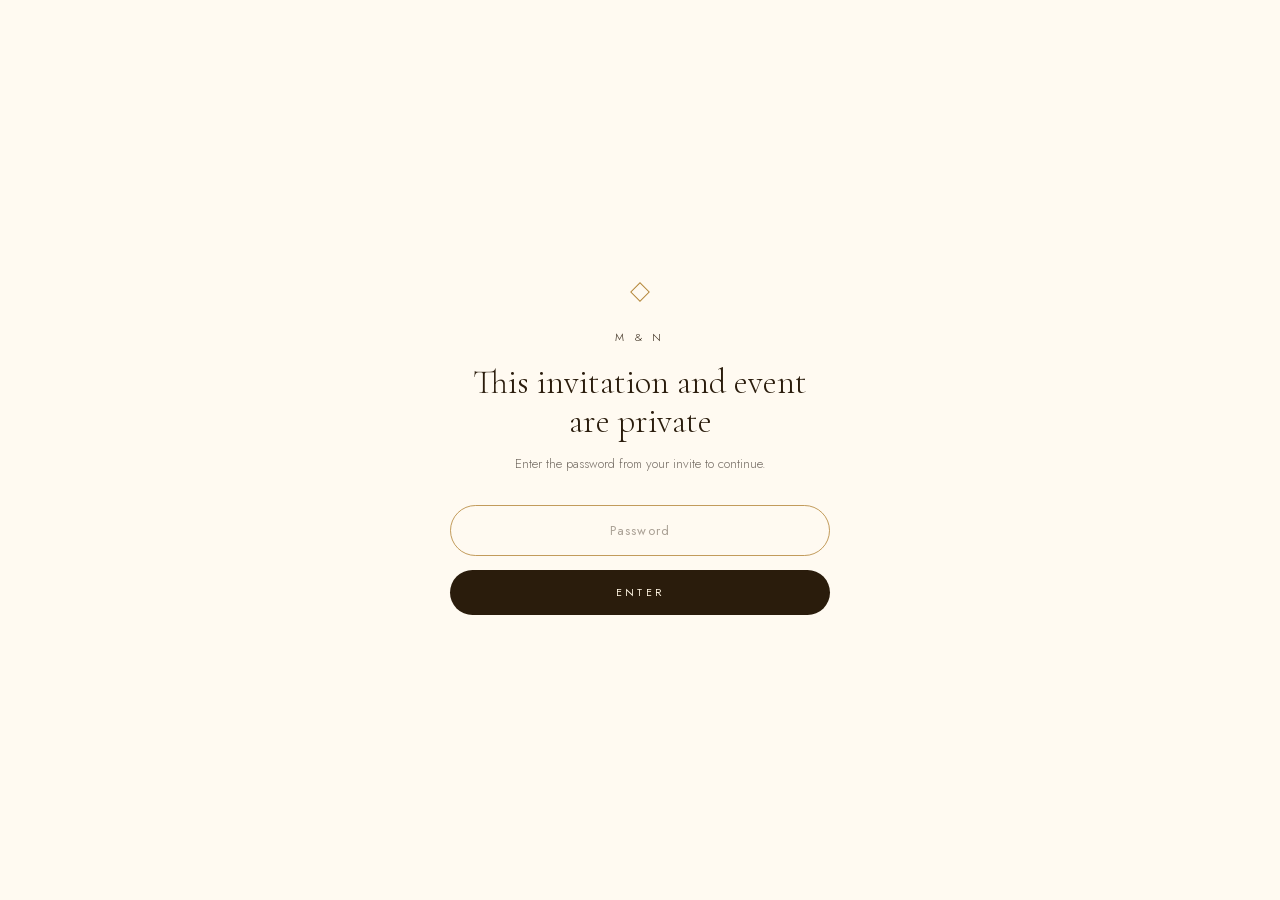
==== index.html @ 5235d7a5 "try to fix maps" ====
<!doctype html>
<html lang="en">
<head>
  <meta charset="utf-8">
  <meta name="viewport" content="width=device-width, initial-scale=1">
  <title>Morgan &amp; Navid — May 14th-15th, 2027</title>
  <meta name="description" content="Private invitation. Access is restricted to invited guests.">
  <meta name="robots" content="noindex, nofollow, noarchive, nosnippet, noimageindex">
  <meta name="googlebot" content="noindex, nofollow, noarchive, nosnippet, noimageindex">
  <link rel="stylesheet" href="css/fonts.css">
  <link rel="stylesheet" href="css/styles.css">
</head>
<body>
  <div id="gate" class="gate">
    <div class="gate__card">
      <span class="gate__mark" aria-hidden="true"></span>
      <p class="gate__eyebrow">M &amp; N</p>
      <h1 class="gate__heading">This invitation and event are private</h1>
      <p class="gate__copy">Enter the password from your invite to continue.</p>
      <form id="gate-form" class="gate__form" autocomplete="off">
        <label class="sr-only" for="gate-input">Password</label>
        <input
          type="password"
          id="gate-input"
          class="gate__input"
          placeholder="Password"
          autocomplete="off"
          autocapitalize="off"
          autocorrect="off"
          spellcheck="false"
          required
        >
        <button type="submit" class="gate__submit">Enter</button>
      </form>
      <p id="gate-error" class="gate__error" hidden>That's not quite right — try again.</p>
    </div>
  </div>

  <a class="skip-link" href="#main">Skip to content</a>

  <header class="nav" hidden>
    <div class="nav__brand">
      <span class="nav__mark" aria-hidden="true"></span>
      <span class="nav__name">Morgan &amp; Navid</span>
    </div>
    <nav class="nav__links" aria-label="Primary">
      <a href="#schedule">Schedule</a>
      <a href="#venue">Venue</a>
      <a href="#stay">Stay</a>
      <a href="#attire">Attire</a>
      <a href="rsvp.html" class="nav__rsvp">RSVP</a>
    </nav>
  </header>

  <main id="main" hidden>
    <section class="hero" aria-label="Welcome">
      <div class="hero__photo" role="img" aria-label="Golden hour on the bluff at The Lodge at Torrey Pines">
        <div class="hero__scrim" aria-hidden="true"></div>
        <div class="hero__glow" aria-hidden="true"></div>
        <div class="hero__border hero__border--outer" aria-hidden="true"></div>
        <div class="hero__border hero__border--inner" aria-hidden="true"></div>
        <div class="hero__content">
          <div class="hero__monogram" aria-hidden="true">C<span class="amp">&amp;</span>J</div>
          <p class="hero__eyebrow">Together with our families</p>
          <h1 class="hero__names">Morgan <span class="amp">&amp;</span> Navid</h1>
          <div class="hero__rule-row">
            <span class="hero__rule" aria-hidden="true"></span>
            <span class="hero__date">Fourteenth of May 2027</span>
            <span class="hero__rule" aria-hidden="true"></span>
          </div>
          <p class="hero__venue">The Lodge at Torrey Pines · La Jolla, California</p>
          <div class="hero__actions">
            <a class="btn btn--solid" href="rsvp.html">RSVP</a>
            <a class="btn btn--outline" href="#schedule">The weekend</a>
          </div>
        </div>
      </div>
    </section>

    <section class="invitation">
      <p class="invitation__line">Join us for a weekend of memories old and new.</p>
      <p class="invitation__replies">Replies by the tenth of January</p>
    </section>

    <div class="day-ribbon">
      <span class="day-ribbon__item">Friday — Ceremony</span>
      <span class="day-ribbon__dot day-ribbon__dot--gold" aria-hidden="true"></span>
      <span class="day-ribbon__item">Saturday — Beach Celebration </span>
      <!-- <span class="day-ribbon__dot day-ribbon__dot--sky" aria-hidden="true"></span>
      <span class="day-ribbon__item">Sunday — farewell</span> -->
    </div>

    <section class="schedule" id="schedule">
      <div class="schedule__grid">
        <ol class="schedule__list" id="schedule-list" aria-label="Weekend schedule"></ol>
        <div class="schedule__aside">
          <p class="eyebrow eyebrow--gold">Chapter one</p>
          <h2 class="schedule__heading">The <em>weekend</em></h2>
          <p class="schedule__copy">We would love to spend the weekend with our favorite people. Friday is the core ceremony with brunch and celebrations to follow on Saturday.</p>
          <div class="schedule__diamonds" aria-hidden="true">
            
            <span></span><span></span><span></span>
          </div>
        </div>
      </div>
    </section>

    <section class="venue" id="venue">
      <div class="venue__info">
        <p class="eyebrow eyebrow--sky">The place</p>
        <h2 class="venue__heading">The Lodge at<br><em>Torrey Pines</em></h2>
        <p class="venue__address">11480 North Torrey Pines Road, La Jolla<br>Twenty minutes from SAN. The Hilton is a 5 minute walk; attached at the parking.</p>
        <div class="venue__actions">
          <a class="pill pill--solid" href="https://www.google.com/maps/dir/?api=1&destination=11480+North+Torrey+Pines+Road%2C+La+Jolla%2C+CA+92037" target="_blank" rel="noopener">Directions</a>
          <a class="pill pill--outline" href="https://www.lodgetorreypines.com" target="_blank" rel="noopener">Website</a>
        </div>
      </div>
      <div class="venue__map">
        <div class="venue__map-frame">
          <div class="venue__map-inner">
            <iframe
              title="Map of The Lodge at Torrey Pines"
              src="https://maps.google.com/maps?q=The%20Lodge%20at%20Torrey%20Pines%20California&t=&z=14&ie=UTF8&iwloc=&output=embed"
              loading="lazy"
              referrerpolicy="no-referrer-when-downgrade"
              width="100%"
              height="100%"
              frameborder="0"
              scrolling="no"
              marginheight="0"
              marginwidth="0"
              style="border:0"
              allowfullscreen
            ></iframe>
          </div>
        </div>
      </div>
    </section>

    <section class="stay" id="stay">
      <div class="stay__header">
        <div>
          <p class="eyebrow eyebrow--sky">Where to stay</p>
          <!-- <h2 class="stay__heading">Hotel <em>blocks</em></h2> -->
          <h2 class="stay__heading">Hotels</h2>
        </div>
        <p class="stay__meta">We request you stay at one of these neighboring properties for a community feel</p>
      </div>
      <div class="stay__grid" id="hotel-list"></div>
    </section>

    <section class="attire" id="attire">
      <div class="attire__inner">
        <p class="eyebrow eyebrow--gold">What to wear</p>
        <h2 class="attire__heading">Black Tie <em>Optional</em></h2>
        <p class="attire__copy">Gradient, not matchy-matchy. Fluid, light-catching fabrics — satin and silk that pick up the evening rather than absorb it — and something structural that feels like you. Floor-length gowns or an elegant cocktail dress in any palette colour; tuxedos or dark formal suits with a tie or pocket square in sky blue or gold. The ceremony is on grass, so a block heel will serve you well.</p>
        <div class="attire__swatches" id="attire-swatches">
          <div class="attire__swatch-row" aria-hidden="true">
            <span style="background:#f5d9a0"></span>
            <span style="background:#e2a83f"></span>
            <span style="background:#c07a1d"></span>
            <span style="background:#7fb9e8"></span>
            <span style="background:#3d8ecb"></span>
          </div>
          <p class="attire__caption">Amber · Gold · Ember · Sky · Cobalt</p>
          <a class="attire__pinterest" href="https://pin.it/7wFypWbQv" target="_blank" rel="noopener">See our Pinterest board for inspiration →</a>
        </div>
      </div>
    </section>

    <section class="rsvp" id="rsvp">
      <p class="rsvp__line">We would be glad of your company.</p>
      <p class="rsvp__replies">Replies by the tenth of January</p>
      <a class="pill pill--solid pill--lg rsvp__cta" href="rsvp.html">RSVP</a>
      <div class="rsvp__flourish" aria-hidden="true">
        <span class="rsvp__flourish-rule"></span>
        <span class="rsvp__flourish-diamond"></span>
        <span class="rsvp__flourish-rule"></span>
      </div>
    </section>
  </main>

  <script src="js/gate.js"></script>
  <script type="module" src="js/main.js"></script>
</body>
</html>
---- css/fonts.css ----
@font-face {
  font-family: 'Cormorant Garamond';
  font-style: normal;
  font-weight: 300;
  font-display: swap;
  src: url('../fonts/cg-300.woff2') format('woff2');
}
@font-face {
  font-family: 'Cormorant Garamond';
  font-style: normal;
  font-weight: 400;
  font-display: swap;
  src: url('../fonts/cg-400.woff2') format('woff2');
}
@font-face {
  font-family: 'Cormorant Garamond';
  font-style: normal;
  font-weight: 500;
  font-display: swap;
  src: url('../fonts/cg-500.woff2') format('woff2');
}
@font-face {
  font-family: 'Cormorant Garamond';
  font-style: normal;
  font-weight: 600;
  font-display: swap;
  src: url('../fonts/cg-600.woff2') format('woff2');
}
@font-face {
  font-family: 'Cormorant Garamond';
  font-style: italic;
  font-weight: 300;
  font-display: swap;
  src: url('../fonts/cg-300i.woff2') format('woff2');
}
@font-face {
  font-family: 'Cormorant Garamond';
  font-style: italic;
  font-weight: 400;
  font-display: swap;
  src: url('../fonts/cg-400i.woff2') format('woff2');
}
@font-face {
  font-family: 'Jost';
  font-style: normal;
  font-weight: 300;
  font-display: swap;
  src: url('../fonts/jost-300.woff2') format('woff2');
}
@font-face {
  font-family: 'Jost';
  font-style: normal;
  font-weight: 400;
  font-display: swap;
  src: url('../fonts/jost-400.woff2') format('woff2');
}
@font-face {
  font-family: 'Jost';
  font-style: normal;
  font-weight: 500;
  font-display: swap;
  src: url('../fonts/jost-500.woff2') format('woff2');
}
---- css/styles.css ----
/* ---------------------------------------------------------------------
   Design tokens
--------------------------------------------------------------------- */
:root {
  /* ink / text */
  --ink: #2a1c0c;
  --ink-deep: #1c2733;

  /* paper / surfaces */
  --paper: #fffaf1;
  /* --paper: #fef4e2; */
  --paper-warm: #f4efe4;
  --hero-fg: #fff8ec;
  --hero-fg-2: #fef4e2;
  --hero-fg-3: #fff7e8;

  /* gold accents */
  --gold-100: #f5d9a0;
  --gold-200: #f0c987;
  --gold-300: #e2a83f;
  --gold-400: #c07a1d;
  --gold-500: #b8801d;
  --gold-600: #a8741c;
  --gold-700: #8f6115;

  /* sky accents */
  --sky-100: #9ecbee;
  --sky-200: #7fb9e8;
  --sky-300: #3d8ecb;
  --sky-400: #3d6f9c;

  /* hairlines */
  --hairline: rgba(42, 28, 12, 0.12);
  --hairline-gold: rgba(168, 116, 28, 0.4);
  --hairline-gold-strong: rgba(168, 116, 28, 0.7);
  --hairline-cream: rgba(255, 236, 200, 0.5);
  --hairline-cream-soft: rgba(255, 236, 200, 0.22);

  /* type */
  --font-serif: 'Cormorant Garamond', serif;
  --font-sans: 'Jost', sans-serif;
  --font-mono: ui-monospace, Menlo, monospace;

  /* motion */
  --ease-out: cubic-bezier(0.16, 1, 0.3, 1);
}

/* ---------------------------------------------------------------------
   Reset & base
--------------------------------------------------------------------- */
*,
*::before,
*::after {
  box-sizing: border-box;
  -webkit-user-select: none;
  user-select: none;
}

html {
  scroll-behavior: smooth;
}

body {
  margin: 0;
  background: var(--paper);
  color: var(--ink);
  font-family: var(--font-sans);
  -webkit-font-smoothing: antialiased;
}

h1,
h2,
p,
ul,
ol {
  margin: 0;
  padding: 0;
}

ul,
ol {
  list-style: none;
}

a {
  text-decoration: none;
  color: inherit;
}

img {
  max-width: 100%;
  display: block;
}

.amp {
  font-style: italic;
}

.skip-link {
  position: absolute;
  left: -9999px;
  top: 0;
  background: var(--ink);
  color: var(--hero-fg-2);
  padding: 12px 20px;
  z-index: 100;
  font: 400 12px var(--font-sans);
  letter-spacing: 0.1em;
  text-transform: uppercase;
}

.skip-link:focus {
  left: 12px;
  top: 12px;
}

.sr-only {
  position: absolute;
  width: 1px;
  height: 1px;
  padding: 0;
  margin: -1px;
  overflow: hidden;
  clip: rect(0, 0, 0, 0);
  white-space: nowrap;
  border: 0;
}

.eyebrow {
  font: 300 10.5px var(--font-sans);
  letter-spacing: 0.34em;
  text-transform: uppercase;
}

.eyebrow--gold {
  color: var(--gold-600);
}

.eyebrow--sky {
  color: var(--sky-300);
}

/* ---------------------------------------------------------------------
   Buttons & pills
--------------------------------------------------------------------- */
.btn {
  display: inline-block;
  padding: 15px 40px;
  font: 400 10.5px var(--font-sans);
  letter-spacing: 0.3em;
  text-transform: uppercase;
  transition: filter 160ms var(--ease-out), background-color 160ms var(--ease-out);
}

.btn--solid {
  background: var(--hero-fg);
  color: var(--ink);
}

.btn--solid:hover,
.btn--solid:focus-visible {
  filter: brightness(1.06);
}

.btn--outline {
  padding: 15px 34px;
  border: 1px solid var(--hairline-cream);
  color: var(--hero-fg);
  background: transparent;
}

.btn--outline:hover,
.btn--outline:focus-visible {
  background: rgba(168, 116, 28, 0.12);
}

.pill {
  display: inline-block;
  padding: 13px 28px;
  border-radius: 999px;
  font: 400 10.5px var(--font-sans);
  letter-spacing: 0.24em;
  text-transform: uppercase;
  transition: filter 160ms var(--ease-out), background-color 160ms var(--ease-out);
}

.pill--solid {
  background: var(--ink);
  color: var(--hero-fg-2);
}

.pill--solid:hover,
.pill--solid:focus-visible {
  filter: brightness(1.06);
}

.pill--outline {
  border: 1px solid rgba(42, 28, 12, 0.3);
  color: var(--ink);
}

.pill--outline:hover,
.pill--outline:focus-visible {
  background: rgba(168, 116, 28, 0.12);
}

.pill--lg {
  padding: 15px 46px;
  font-size: 11px;
  letter-spacing: 0.28em;
}

/* ---------------------------------------------------------------------
   Nav
--------------------------------------------------------------------- */
.nav {
  position: sticky;
  top: 0;
  z-index: 50;
  display: flex;
  align-items: center;
  justify-content: space-between;
  gap: 16px;
  flex-wrap: wrap;
  min-height: 50px;
  padding: 18px 38px;
  background: var(--paper);
  border-bottom: 1px solid var(--hairline);
}

.nav[hidden] {
  display: none;
}

#schedule,
#venue,
#stay,
#attire,
#rsvp {
  scroll-margin-top: 50px;
}

.nav__brand {
  display: flex;
  align-items: center;
  gap: 11px;
}

.nav__mark {
  width: 11px;
  height: 11px;
  transform: rotate(45deg);
  border: 1px solid rgba(168, 116, 28, 0.85);
  flex: none;
}

.nav__name {
  font: 300 11px var(--font-sans);
  letter-spacing: 0.36em;
  text-transform: uppercase;
  color: var(--ink);
  white-space: nowrap;
}

.nav__links {
  display: flex;
  align-items: center;
  gap: 26px;
  flex-wrap: wrap;
  font: 300 10.5px var(--font-sans);
  letter-spacing: 0.22em;
  text-transform: uppercase;
  color: rgba(42, 33, 24, 0.68);
}

.nav__links a {
  padding: 4px 0;
  transition: color 160ms var(--ease-out);
}

.nav__links a:hover,
.nav__links a:focus-visible {
  color: var(--ink);
}

.nav__rsvp {
  padding: 8px 18px !important;
  border-radius: 999px;
  border: 1px solid var(--hairline-gold-strong);
  color: var(--gold-600) !important;
}

.nav__rsvp:hover,
.nav__rsvp:focus-visible {
  background: rgba(168, 116, 28, 0.12);
  color: var(--gold-600) !important;
}

/* ---------------------------------------------------------------------
   Hero
--------------------------------------------------------------------- */
.hero {
  background: var(--ink);
  padding: 14px;
}

.hero__photo {
  position: relative;
  height: 660px;
  overflow: hidden;
  background: url('../assets/hero.jpg') center / cover no-repeat;
  box-shadow: 0 26px 60px rgba(110, 70, 16, 0.25);
}

.hero__scrim {
  position: absolute;
  inset: 0;
  background: linear-gradient(
    180deg,
    rgba(26, 16, 4, 0.5) 0%,
    rgba(120, 74, 18, 0.28) 42%,
    rgba(255, 196, 110, 0.34) 78%,
    rgba(255, 214, 145, 0.5) 100%
  );
}

.hero__glow {
  position: absolute;
  bottom: -260px;
  left: 50%;
  transform: translateX(-50%);
  width: 900px;
  height: 460px;
  max-width: none;
  border-radius: 50%;
  background: radial-gradient(closest-side, rgba(255, 214, 150, 0.6), rgba(255, 214, 150, 0));
}

.hero__border {
  position: absolute;
  pointer-events: none;
}

.hero__border--outer {
  inset: 22px;
  border: 1px solid var(--hairline-cream);
}

.hero__border--inner {
  inset: 29px;
  border: 1px solid var(--hairline-cream-soft);
}

.hero__content {
  position: relative;
  height: 100%;
  display: flex;
  flex-direction: column;
  align-items: center;
  justify-content: center;
  padding: 0 90px;
  text-align: center;
}

.hero__monogram {
  width: 76px;
  height: 76px;
  border-radius: 50%;
  border: 1px solid rgba(255, 236, 200, 0.65);
  display: flex;
  align-items: center;
  justify-content: center;
  font: 300 26px var(--font-serif);
  color: #fff5e4;
  letter-spacing: 0.02em;
  flex: none;
}

.hero__monogram .amp {
  font-size: 19px;
  color: var(--gold-200);
}

.hero__eyebrow {
  margin-top: 30px;
  font: 500 10.5px var(--font-sans);
  letter-spacing: 0.5em;
  text-transform: uppercase;
  color: rgba(255, 244, 226, 0.85);
}

.hero__names {
  margin-top: 26px;
  font: 500 96px/0.94 var(--font-serif);
  color: var(--hero-fg);
  letter-spacing: -0.01em;
  font-weight: 500;
}

.hero__names .amp {
  color: var(--gold-100);
}

.hero__rule-row {
  margin: 30px auto 0;
  display: flex;
  align-items: center;
  justify-content: center;
  gap: 18px;
  width: 100%;
  max-width: 560px;
}

.hero__rule {
  height: 1px;
  flex: 1;
  background: linear-gradient(90deg, rgba(255, 236, 200, 0), rgba(255, 236, 200, 0.7));
}

.hero__rule-row .hero__rule:last-child {
  background: linear-gradient(90deg, rgba(255, 236, 200, 0.7), rgba(255, 236, 200, 0));
}

.hero__date {
  font: 500 11.5px var(--font-sans);
  letter-spacing: 0.34em;
  text-transform: uppercase;
  color: var(--hero-fg);
  white-space: nowrap;
}

.hero__venue {
  margin-top: 16px;
  font: 500 11px var(--font-sans);
  letter-spacing: 0.3em;
  text-transform: uppercase;
  color: rgba(255, 244, 226, 0.75);
}

.hero__actions {
  margin-top: 38px;
  display: flex;
  align-items: center;
  gap: 18px;
}

/* ---------------------------------------------------------------------
   Invitation
--------------------------------------------------------------------- */
.invitation {
  padding: 44px 38px 40px;
  background: var(--paper);
  text-align: center;
}

.invitation__line {
  font: 300 30px/1.5 var(--font-serif);
  font-style: italic;
  color: var(--ink);
  max-width: 640px;
  margin: 0 auto;
  text-wrap: pretty;
}

.invitation__replies {
  margin-top: 20px;
  font: 300 10.5px var(--font-sans);
  letter-spacing: 0.34em;
  text-transform: uppercase;
  color: rgba(42, 28, 12, 0.55);
}

/* ---------------------------------------------------------------------
   Day ribbon
--------------------------------------------------------------------- */
.day-ribbon {
  background: var(--ink);
  padding: 16px 0;
  display: flex;
  justify-content: center;
  align-items: center;
  flex-wrap: wrap;
  font: 300 10.5px var(--font-sans);
  letter-spacing: 0.3em;
  text-transform: uppercase;
  color: rgba(245, 217, 160, 0.9);
}

.day-ribbon__item {
  padding: 0 30px;
}

.day-ribbon__dot {
  width: 5px;
  height: 5px;
  transform: rotate(45deg);
  flex: none;
}

.day-ribbon__dot--gold {
  background: var(--gold-300);
}

.day-ribbon__dot--sky {
  background: var(--sky-200);
}

/* ---------------------------------------------------------------------
   Schedule
--------------------------------------------------------------------- */
.schedule {
  padding: 64px 38px 74px;
  background: var(--paper);
}

.schedule__grid {
  display: grid;
  grid-template-columns: 1fr 230px;
  gap: 46px;
  max-width: 1180px;
  margin: 0 auto;
}

.schedule__list {
  display: flex;
  flex-direction: column;
  gap: 12px;
}

.event {
  display: grid;
  grid-template-columns: 112px 1fr auto;
  align-items: center;
  gap: 22px;
  padding: 22px 28px;
  border-radius: 999px;
}

.event__time {
  font: 400 11px var(--font-mono);
  letter-spacing: 0.14em;
}

.event__title {
  font: 400 25px var(--font-serif);
}

.event__sublabel {
  font: 300 12.5px var(--font-sans);
  margin-top: 2px;
}

.event__audience {
  font: 300 10px var(--font-sans);
  letter-spacing: 0.22em;
  text-transform: uppercase;
}

.event--sun-pale {
  background: linear-gradient(90deg, #fdf0d8, #fbe4bd);
}

.event--sun-light {
  background: linear-gradient(90deg, #fbe9cd, #f9ddb2);
}

.event--sun-mid {
  background: linear-gradient(90deg, #f9e6c7, #f6d8ab);
}

.event--sun-deep {
  background: linear-gradient(90deg, #f7dfb6, #f0cb94);
}

.event--sun-pale .event__time,
.event--sun-light .event__time,
.event--sun-mid .event__time {
  color: var(--gold-600);
}

.event--sun-deep .event__time {
  color: var(--gold-700);
}

.event--sun-pale .event__title,
.event--sun-light .event__title,
.event--sun-mid .event__title,
.event--sun-deep .event__title {
  color: var(--ink);
}

.event--sun-pale .event__sublabel,
.event--sun-light .event__sublabel,
.event--sun-mid .event__sublabel,
.event--sun-deep .event__sublabel {
  color: rgba(42, 33, 24, 0.6);
}

.event--sun-pale .event__audience,
.event--sun-light .event__audience,
.event--sun-mid .event__audience,
.event--sun-deep .event__audience {
  color: rgba(42, 33, 24, 0.45);
}

.event--dusk-warm {
  background: linear-gradient(90deg, #eddcc4, #dbe6f2);
}

.event--dusk-cool {
  background: linear-gradient(90deg, #e4ecf5, #d2e2f1);
}

.event--dusk-warm .event__time,
.event--dusk-cool .event__time {
  color: var(--sky-400);
}

.event--dusk-warm .event__title,
.event--dusk-cool .event__title {
  color: var(--ink-deep);
}

.event--dusk-warm .event__sublabel,
.event--dusk-cool .event__sublabel {
  color: rgba(28, 39, 51, 0.6);
}

.event--dusk-warm .event__audience,
.event--dusk-cool .event__audience {
  color: rgba(28, 39, 51, 0.5);
}

.event--anchor {
  background: var(--ink);
  padding: 30px 28px;
  box-shadow: 0 14px 34px rgba(110, 70, 16, 0.22);
}

.event--anchor .event__time {
  color: var(--gold-100);
}

.event--anchor .event__title {
  font-size: 31px;
  color: var(--hero-fg-3);
}

.event--anchor .event__sublabel {
  color: rgba(255, 247, 232, 0.7);
}

.event--anchor .event__audience {
  color: var(--gold-200);
}

.schedule__aside {
  padding-top: 34px;
}

.schedule__heading {
  margin-top: 12px;
  font: 300 46px/1.02 var(--font-serif);
  color: var(--ink);
}

.schedule__heading em {
  font-style: italic;
}

.schedule__copy {
  margin-top: 18px;
  font: 300 14px/1.85 var(--font-sans);
  color: rgba(42, 33, 24, 0.62);
  text-wrap: pretty;
}

.schedule__diamonds {
  margin-top: 24px;
  display: flex;
  gap: 7px;
}

.schedule__diamonds span {
  width: 8px;
  height: 8px;
  transform: rotate(45deg);
}

.schedule__diamonds span:nth-child(1) {
  background: var(--gold-300);
}

.schedule__diamonds span:nth-child(2) {
  background: var(--gold-400);
}

.schedule__diamonds span:nth-child(3) {
  background: var(--sky-200);
}

/* ---------------------------------------------------------------------
   Venue + map
--------------------------------------------------------------------- */
.venue {
  display: grid;
  grid-template-columns: 1fr 1fr;
  background: var(--paper-warm);
  border-top: 1px solid var(--hairline);
}

.venue__info {
  padding: 60px 38px;
}

.venue__heading {
  margin: 14px 0;
  font: 300 44px/1.06 var(--font-serif);
  color: var(--ink);
}

.venue__heading em {
  font-style: italic;
}

.venue__address {
  font: 300 13.5px/1.8 var(--font-sans);
  color: rgba(42, 33, 24, 0.7);
  text-wrap: pretty;
}

.venue__actions {
  margin-top: 26px;
  display: flex;
  gap: 12px;
}

.venue__map {
  min-height: 360px;
  padding: 28px;
  display: flex;
}

.venue__map-frame {
  flex: 1;
  border: 1px solid var(--hairline-gold);
  border-radius: 24px;
  padding: 7px;
}

.venue__map-inner {
  height: 100%;
  min-height: 300px;
  border-radius: 18px;
  overflow: hidden;
}

.venue__map-inner iframe {
  display: block;
  width: 100%;
  height: 100%;
  min-height: 300px;
  border: 0;
}

.placeholder-label {
  font: 400 9.5px var(--font-mono);
  letter-spacing: 0.18em;
  text-transform: uppercase;
  color: rgba(42, 33, 24, 0.5);
}

/* ---------------------------------------------------------------------
   Hotel blocks
--------------------------------------------------------------------- */
.stay {
  display: grid;
  grid-template-columns: minmax(0, 780px) 230px;
  justify-content: center;
  gap: 46px;
  padding: 62px 38px;
  background: var(--paper);
}

.stay__header {
  display: flex;
  flex-direction: column;
  align-items: flex-start;
  gap: 20px;
  padding-top: 34px;
  text-align: left;
}

.stay__heading {
  margin-top: 10px;
  font: 300 40px var(--font-serif);
  color: var(--ink);
}

.stay__heading em {
  font-style: italic;
}

.stay__meta {
  font: 325 13px/1.5 var(--font-sans);
  letter-spacing: 0.16em;
  text-transform: uppercase;
  color: rgba(42, 33, 24, 0.76);
}

.stay__grid {
  display: grid;
  grid-template-columns: repeat(2, minmax(0, 380px));
  justify-content: center;
  gap: 20px;
  grid-column: 1;
  grid-row: 1;
}

.hotel-card {
  border-radius: 16px;
  padding: 14px;
  transition: box-shadow 160ms var(--ease-out), transform 160ms var(--ease-out);
}

.hotel-card:hover,
.hotel-card:focus-within {
  box-shadow: 0 10px 28px rgba(110, 70, 16, 0.14);
  transform: translateY(-3px);
}

.hotel-card--gold-strong {
  border: 1px solid var(--hairline-gold);
}

.hotel-card--neutral {
  border: 1px solid rgba(42, 28, 12, 0.14);
}

.hotel-card--blue {
  border: 1px solid rgba(61, 142, 203, 0.3);
}

.hotel-card__photo {
  height: 168px;
  border-radius: 100px 100px 10px 10px;
  overflow: hidden;
  display: flex;
  align-items: flex-end;
  padding: 10px;
}

.hotel-card--gold-strong .hotel-card__photo,
.hotel-card--neutral .hotel-card__photo {
  background: repeating-linear-gradient(120deg, #e6dcc9 0 7px, #dfd3bc 7px 14px);
}

.hotel-card--blue .hotel-card__photo {
  background: repeating-linear-gradient(120deg, #dfe6ee 0 7px, #d7dfe9 7px 14px);
}

.hotel-card__photo span {
  font: 400 8.5px var(--font-mono);
  letter-spacing: 0.12em;
  text-transform: uppercase;
}

.hotel-card--gold-strong .hotel-card__photo span,
.hotel-card--neutral .hotel-card__photo span {
  color: rgba(42, 33, 24, 0.5);
}

.hotel-card--blue .hotel-card__photo span {
  color: rgba(28, 39, 51, 0.55);
}

.hotel-card__name {
  margin-top: 16px;
  font: 400 21px var(--font-serif);
  color: var(--ink);
}

.hotel-card__detail {
  margin-top: 5px;
  font: 300 12.5px/1.65 var(--font-sans);
  color: rgba(42, 33, 24, 0.6);
}

.hotel-card__reserve {
  margin-top: 15px;
  display: inline-flex;
  align-items: center;
  gap: 4px;
  font: 400 10px var(--font-sans);
  letter-spacing: 0.24em;
  text-transform: uppercase;
}

.hotel-card--gold-strong .hotel-card__reserve,
.hotel-card--neutral .hotel-card__reserve {
  color: var(--gold-600);
}

.hotel-card--blue .hotel-card__reserve {
  color: var(--sky-400);
}

.hotel-card__reserve-arrow {
  display: inline-block;
  transition: transform 160ms var(--ease-out);
}

.hotel-card:hover .hotel-card__reserve-arrow,
.hotel-card:focus-within .hotel-card__reserve-arrow {
  transform: translateX(3px);
}

/* ---------------------------------------------------------------------
   Attire
--------------------------------------------------------------------- */
.attire {
  padding: 74px 38px 84px;
  background: linear-gradient(180deg, #fff6e7 0%, #f9e2bb 55%, #dfe9f3 100%);
}

.attire__inner {
  text-align: center;
  max-width: 660px;
  margin: 0 auto;
}

.attire__heading {
  margin: 14px 0 20px;
  font: 300 58px/1 var(--font-serif);
  color: var(--ink);
}

.attire__heading em {
  font-style: italic;
}

.attire__copy {
  font: 300 14px/1.85 var(--font-sans);
  color: rgba(42, 33, 24, 0.76);
  text-wrap: pretty;
}

.attire__swatches {
  margin-top: 40px;
}

.attire__swatch-row {
  display: flex;
  justify-content: center;
}

.attire__swatch-row span {
  width: 92px;
  height: 92px;
}

.attire__caption {
  margin-top: 14px;
  font: 400 9.5px var(--font-mono);
  letter-spacing: 0.16em;
  text-transform: uppercase;
  color: rgba(42, 33, 24, 0.5);
}

.attire__pinterest {
  margin-top: 22px;
  display: inline-block;
  font: 400 10.5px var(--font-sans);
  letter-spacing: 0.2em;
  text-transform: uppercase;
  color: var(--gold-600);
  border-bottom: 1px solid var(--hairline-gold);
  padding-bottom: 3px;
  transition: color 160ms var(--ease-out), border-color 160ms var(--ease-out);
}

.attire__pinterest:hover,
.attire__pinterest:focus-visible {
  color: var(--gold-700);
  border-color: var(--gold-600);
}

/* ---------------------------------------------------------------------
   RSVP close
--------------------------------------------------------------------- */
.rsvp {
  padding: 64px 38px 68px;
  background: var(--paper);
  text-align: center;
}

.rsvp__line {
  font: 300 44px/1.1 var(--font-serif);
  font-style: italic;
  color: var(--ink);
}

.rsvp__replies {
  margin-top: 14px;
  font: 300 11px var(--font-sans);
  color: rgba(42, 33, 24, 0.52);
  letter-spacing: 0.26em;
  text-transform: uppercase;
}

.rsvp__cta {
  margin: 26px auto 0;
}

.rsvp__flourish {
  margin-top: 34px;
  display: flex;
  justify-content: center;
  align-items: center;
  gap: 14px;
}

.rsvp__flourish-rule {
  height: 1px;
  width: 80px;
  background: linear-gradient(90deg, rgba(168, 116, 28, 0), rgba(168, 116, 28, 0.6));
}

.rsvp__flourish span:last-child {
  background: linear-gradient(90deg, rgba(168, 116, 28, 0.6), rgba(168, 116, 28, 0));
}

.rsvp__flourish-diamond {
  width: 7px;
  height: 7px;
  transform: rotate(45deg);
  border: 1px solid rgba(168, 116, 28, 0.8);
  flex: none;
}

/* ---------------------------------------------------------------------
   Responsive — below ~900px
--------------------------------------------------------------------- */
@media (max-width: 900px) {
  .nav {
    padding: 14px 20px;
  }

  .hero {
    padding: 8px;
  }

  .hero__photo {
    height: 520px;
  }

  .hero__content {
    padding: 0 24px;
  }

  .hero__names {
    font-size: 52px;
  }

  .hero__eyebrow {
    letter-spacing: 0.3em;
  }

  .hero__actions {
    flex-wrap: wrap;
    justify-content: center;
  }

  .invitation {
    padding: 36px 20px 32px;
  }

  .invitation__line {
    font-size: 24px;
  }

  .schedule {
    padding: 48px 20px 56px;
  }

  .schedule__grid {
    grid-template-columns: 1fr;
    gap: 32px;
  }

  .schedule__aside {
    order: -1;
    padding-top: 0;
  }

  .event {
    grid-template-columns: 1fr;
    grid-template-rows: auto auto auto;
    gap: 6px;
    border-radius: 28px;
    text-align: left;
  }

  .event--anchor {
    padding: 24px 24px;
  }

  .venue {
    grid-template-columns: 1fr;
  }

  .venue__info {
    padding: 44px 20px;
  }

  .venue__map {
    padding: 20px;
    min-height: 280px;
  }

  .stay {
    grid-template-columns: 1fr;
    gap: 26px;
    padding: 48px 20px;
  }

  .stay__header {
    align-items: center;
    padding-top: 0;
    text-align: center;
  }

  .stay__grid {
    grid-template-columns: 1fr;
    grid-column: 1;
    grid-row: auto;
  }

  .attire {
    padding: 56px 20px 64px;
  }

  .attire__heading {
    font-size: 42px;
  }

  .attire__swatch-row {
    flex-wrap: wrap;
  }

  .attire__swatch-row span {
    width: 20%;
    height: 64px;
  }

  .rsvp {
    padding: 48px 20px 56px;
  }

  .rsvp__line {
    font-size: 32px;
  }
}

/* ---------------------------------------------------------------------
   Password gate
--------------------------------------------------------------------- */
body.is-locked {
  overflow: hidden;
}

.gate {
  position: fixed;
  inset: 0;
  z-index: 999;
  display: flex;
  align-items: center;
  justify-content: center;
  padding: 24px;
  background: var(--paper);
}

.gate[hidden] {
  display: none;
}

.gate__card {
  width: 100%;
  max-width: 380px;
  text-align: center;
}

.gate__mark {
  display: inline-block;
  width: 14px;
  height: 14px;
  transform: rotate(45deg);
  border: 1px solid rgba(168, 116, 28, 0.85);
  margin-bottom: 24px;
}

.gate__eyebrow {
  font: 300 11px var(--font-sans);
  letter-spacing: 0.36em;
  text-transform: uppercase;
  color: var(--ink);
}

.gate__heading {
  margin-top: 18px;
  font: 300 34px/1.15 var(--font-serif);
  color: var(--ink);
}

.gate__copy {
  margin-top: 12px;
  font: 300 13px/1.7 var(--font-sans);
  color: rgba(42, 33, 24, 0.62);
}

.gate__form {
  margin-top: 30px;
  display: flex;
  flex-direction: column;
  gap: 14px;
}

.gate__input {
  width: 100%;
  padding: 15px 20px;
  border: 1px solid var(--hairline-gold);
  border-radius: 999px;
  background: transparent;
  color: var(--ink);
  font: 400 13px var(--font-sans);
  letter-spacing: 0.08em;
  text-align: center;
}

.gate__input::placeholder {
  color: rgba(42, 28, 12, 0.4);
}

.gate__input:focus {
  outline: none;
  border-color: var(--hairline-gold-strong);
}

.gate__submit {
  padding: 15px 20px;
  border: none;
  border-radius: 999px;
  background: var(--ink);
  color: var(--hero-fg-2);
  font: 400 10.5px var(--font-sans);
  letter-spacing: 0.3em;
  text-transform: uppercase;
  cursor: pointer;
  transition: filter 160ms var(--ease-out);
}

.gate__submit:hover,
.gate__submit:focus-visible {
  filter: brightness(1.06);
}

.gate__error {
  margin-top: 18px;
  font: 300 11px var(--font-sans);
  letter-spacing: 0.06em;
  color: #a8452c;
}

@keyframes gate-shake {
  10%,
  90% {
    transform: translateX(-1px);
  }
  20%,
  80% {
    transform: translateX(2px);
  }
  30%,
  50%,
  70% {
    transform: translateX(-4px);
  }
  40%,
  60% {
    transform: translateX(4px);
  }
}

.gate__card--shake {
  animation: gate-shake 400ms ease-in-out;
}

/* ---------------------------------------------------------------------
   RSVP page
--------------------------------------------------------------------- */
.rsvp-page {
  max-width: 560px;
  margin: 0 auto;
  padding: 74px 38px 96px;
  text-align: center;
}

.rsvp-page__heading {
  margin-top: 14px;
  font: 300 40px/1.1 var(--font-serif);
  color: var(--ink);
}

.rsvp-page__copy {
  margin-top: 14px;
  font: 300 14px/1.7 var(--font-sans);
  color: rgba(42, 33, 24, 0.66);
}

.rsvp-page__lookup {
  margin-top: 34px;
  display: flex;
  flex-direction: column;
  gap: 14px;
}

.rsvp-page__lookup .pill {
  border: none;
  cursor: pointer;
}

.rsvp-page__error {
  margin-top: 18px;
  font: 300 12px/1.6 var(--font-sans);
  letter-spacing: 0.02em;
  color: #a8452c;
}

.rsvp-page__error a {
  text-decoration: underline;
}

.rsvp-page__form-wrap {
  margin-top: 12px;
  text-align: left;
}

.rsvp-group {
  margin-top: 40px;
  padding-top: 28px;
  border-top: 1px solid var(--hairline);
}

.rsvp-group:first-of-type {
  margin-top: 44px;
}

.rsvp-group__title {
  font: 400 21px var(--font-serif);
  color: var(--ink);
}

.rsvp-group__badge {
  margin-left: 10px;
  padding: 3px 10px;
  border-radius: 999px;
  background: var(--paper-warm);
  color: var(--gold-600);
  font: 400 9.5px var(--font-sans);
  letter-spacing: 0.14em;
  text-transform: uppercase;
  vertical-align: middle;
}

.rsvp-group__badge--maybe {
  color: var(--sky-400);
}

.rsvp-field__fixed {
  padding: 14px 18px;
  border: 1px solid var(--hairline);
  border-radius: 999px;
  background: var(--paper-warm);
  color: rgba(42, 33, 24, 0.7);
  font: 400 13px var(--font-sans);
}

.rsvp-field__note {
  font: 300 10.5px var(--font-sans);
  color: rgba(42, 33, 24, 0.45);
}

.rsvp-field {
  margin-top: 18px;
  display: flex;
  flex-direction: column;
  gap: 8px;
}

.rsvp-field label {
  font: 300 10.5px var(--font-sans);
  letter-spacing: 0.18em;
  text-transform: uppercase;
  color: rgba(42, 33, 24, 0.6);
}

.rsvp-field input,
.rsvp-field select {
  width: 100%;
  padding: 14px 18px;
  border: 1px solid var(--hairline-gold);
  border-radius: 999px;
  background: var(--paper);
  color: var(--ink);
  font: 400 13px var(--font-sans);
}

.rsvp-field select {
  appearance: none;
  background-image: linear-gradient(45deg, transparent 50%, var(--ink) 50%),
    linear-gradient(135deg, var(--ink) 50%, transparent 50%);
  background-position: calc(100% - 22px) center, calc(100% - 17px) center;
  background-size: 5px 5px, 5px 5px;
  background-repeat: no-repeat;
}

.rsvp-field input:focus,
.rsvp-field select:focus {
  outline: none;
  border-color: var(--hairline-gold-strong);
}

.rsvp-page__form-wrap .pill--lg {
  margin: 40px auto 0;
  display: block;
  width: 100%;
  border: none;
  cursor: pointer;
  text-align: center;
}

.rsvp-page__success {
  margin-top: 12px;
}

.rsvp-page__success .pill {
  margin-top: 30px;
  display: inline-block;
}

/* ---------------------------------------------------------------------
   Reduced motion
--------------------------------------------------------------------- */
@media (prefers-reduced-motion: reduce) {
  html {
    scroll-behavior: auto;
  }

  * {
    transition-duration: 0.001ms !important;
    animation-duration: 0.001ms !important;
  }
}
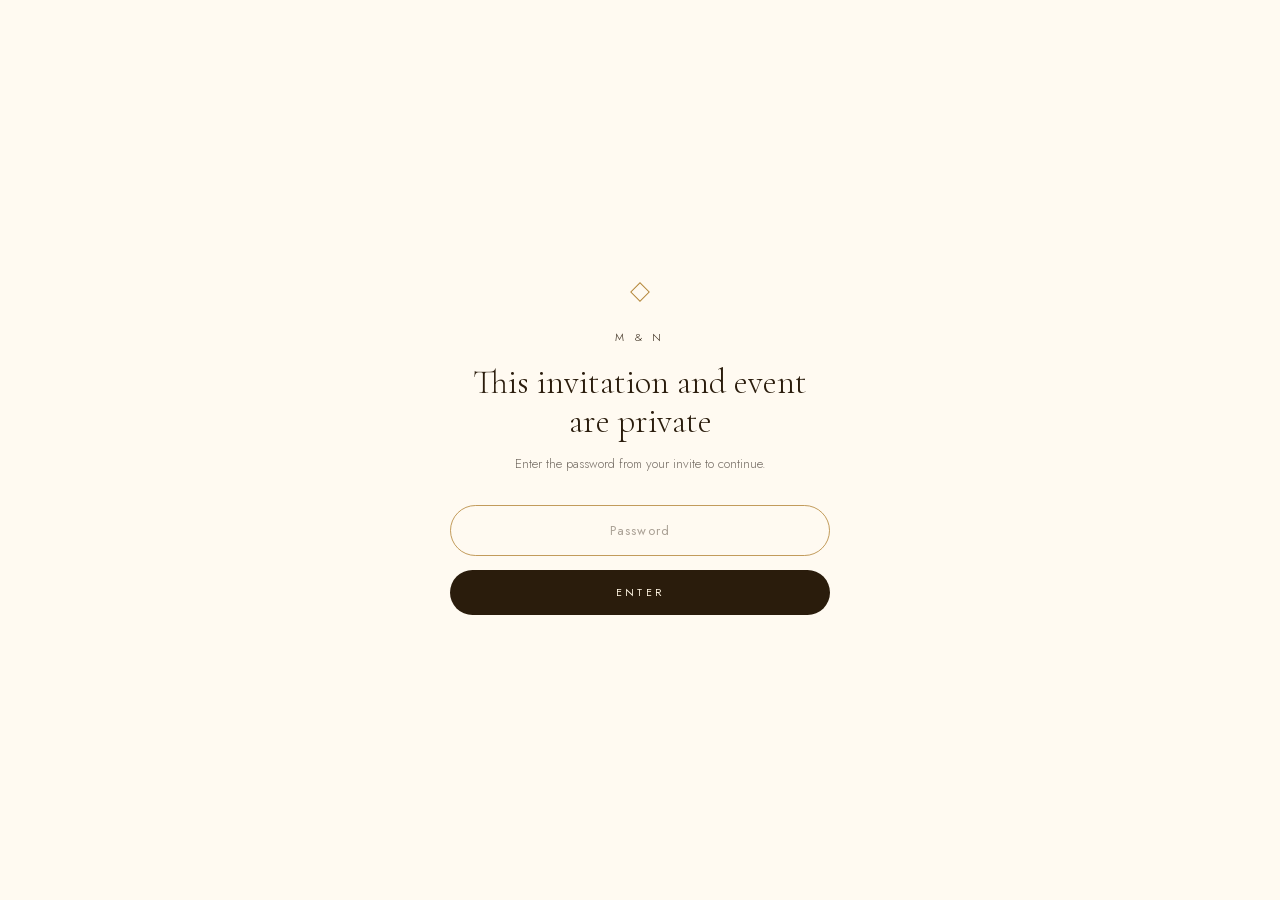
==== commit 6e1acb6f: "Keep nav brand as a home link, but revert to the original text logo The image logo swap didn't land " ====
--- a/index.html
+++ b/index.html
@@ -39,10 +39,10 @@
   <a class="skip-link" href="#main">Skip to content</a>
 
   <header class="nav" hidden>
-    <div class="nav__brand">
+    <a class="nav__brand" href="index.html">
       <span class="nav__mark" aria-hidden="true"></span>
       <span class="nav__name">Morgan &amp; Navid</span>
-    </div>
+    </a>
     <nav class="nav__links" aria-label="Primary">
       <a href="#schedule">Schedule</a>
       <a href="#venue">Venue</a>
@@ -60,7 +60,7 @@
         <div class="hero__border hero__border--outer" aria-hidden="true"></div>
         <div class="hero__border hero__border--inner" aria-hidden="true"></div>
         <div class="hero__content">
-          <div class="hero__monogram" aria-hidden="true">C<span class="amp">&amp;</span>J</div>
+          <div class="hero__monogram" aria-hidden="true">M<span class="amp">&amp;</span>N</div>
           <p class="hero__eyebrow">Together with our families</p>
           <h1 class="hero__names">Morgan <span class="amp">&amp;</span> Navid</h1>
           <div class="hero__rule-row">
@@ -68,7 +68,7 @@
             <span class="hero__date">Fourteenth of May 2027</span>
             <span class="hero__rule" aria-hidden="true"></span>
           </div>
-          <p class="hero__venue">The Lodge at Torrey Pines · La Jolla, California</p>
+          <p class="hero__venue">The Lodge at Torrey Pines · <nobr>La Jolla,</nobr> California</p>
           <div class="hero__actions">
             <a class="btn btn--solid" href="rsvp.html">RSVP</a>
             <a class="btn btn--outline" href="#schedule">The weekend</a>
@@ -109,7 +109,7 @@
       <div class="venue__info">
         <p class="eyebrow eyebrow--sky">The place</p>
         <h2 class="venue__heading">The Lodge at<br><em>Torrey Pines</em></h2>
-        <p class="venue__address">11480 North Torrey Pines Road, La Jolla<br>Twenty minutes from SAN. The Hilton is a 5 minute walk; attached at the parking.</p>
+        <p class="venue__address">11480 North Torrey Pines Road, <nobr>La Jolla</nobr><br>Twenty minutes from SAN (San Diego International Airport). The Hilton is a 5 minute walk; attached at the parking.</p>
         <div class="venue__actions">
           <a class="pill pill--solid" href="https://www.google.com/maps/dir/?api=1&destination=11480+North+Torrey+Pines+Road%2C+La+Jolla%2C+CA+92037" target="_blank" rel="noopener">Directions</a>
           <a class="pill pill--outline" href="https://www.lodgetorreypines.com" target="_blank" rel="noopener">Website</a>
@@ -152,17 +152,18 @@
     <section class="attire" id="attire">
       <div class="attire__inner">
         <p class="eyebrow eyebrow--gold">What to wear</p>
-        <h2 class="attire__heading">Black Tie <em>Optional</em></h2>
-        <p class="attire__copy">Gradient, not matchy-matchy. Fluid, light-catching fabrics — satin and silk that pick up the evening rather than absorb it — and something structural that feels like you. Floor-length gowns or an elegant cocktail dress in any palette colour; tuxedos or dark formal suits with a tie or pocket square in sky blue or gold. The ceremony is on grass, so a block heel will serve you well.</p>
+        <h2 class="attire__heading">California Black Tie <em>Optional</em></h2>
+        <p class="attire__copy">Black Tie with a twist. Fluid, light-catching fabrics; satin and silk that pick up the evening rather than absorb it. Maybe something structural that feels like you. Floor-length gowns or an elegant cocktail dress in any palette colour; tuxedos or dark formal suits with a tie or pocket square in sky blue or gold. The ceremony is on grass, so a block heel or heel protectors will serve you well. Check out our board for inspiration below.</p>
         <div class="attire__swatches" id="attire-swatches">
           <div class="attire__swatch-row" aria-hidden="true">
-            <span style="background:#f5d9a0"></span>
             <span style="background:#e2a83f"></span>
+            <span style="background:#c2571e"></span>
             <span style="background:#c07a1d"></span>
+            <span style="background:#e8748f"></span>
             <span style="background:#7fb9e8"></span>
             <span style="background:#3d8ecb"></span>
           </div>
-          <p class="attire__caption">Amber · Gold · Ember · Sky · Cobalt</p>
+          <p class="attire__caption">Sample options</p>
           <a class="attire__pinterest" href="https://pin.it/7wFypWbQv" target="_blank" rel="noopener">See our Pinterest board for inspiration →</a>
         </div>
       </div>
@@ -180,7 +181,7 @@
     </section>
   </main>
 
-  <script src="js/gate.js"></script>
+  <script type="module" src="js/gate.js"></script>
   <script type="module" src="js/main.js"></script>
 </body>
 </html>
--- a/css/styles.css
+++ b/css/styles.css
@@ -528,12 +528,65 @@
 }
 
 .event {
+  padding: 22px 28px;
+  border-radius: 999px;
+  transition: border-radius 240ms var(--ease-out);
+}
+
+.event.is-open {
+  border-radius: 24px;
+}
+
+.event__row {
+  all: unset;
+  box-sizing: border-box;
   display: grid;
   grid-template-columns: 112px 1fr auto;
   align-items: center;
   gap: 22px;
-  padding: 22px 28px;
-  border-radius: 999px;
+  width: 100%;
+  padding-right: 26px;
+  position: relative;
+  cursor: pointer;
+}
+
+.event__chevron {
+  position: absolute;
+  right: 0;
+  top: 50%;
+  width: 8px;
+  height: 8px;
+  border-right: 1.5px solid currentColor;
+  border-bottom: 1.5px solid currentColor;
+  opacity: 0.6;
+  transform: translateY(-50%) rotate(45deg);
+  transition: transform 240ms var(--ease-out);
+}
+
+.event.is-open .event__chevron {
+  transform: translateY(-50%) rotate(-135deg);
+}
+
+.event__details-wrap {
+  display: grid;
+  grid-template-rows: 0fr;
+  transition: grid-template-rows 260ms var(--ease-out);
+}
+
+.event.is-open .event__details-wrap {
+  grid-template-rows: 1fr;
+}
+
+.event__details {
+  overflow: hidden;
+}
+
+.event__details p {
+  margin-top: 16px;
+  padding-top: 16px;
+  border-top: 1px solid rgba(42, 28, 12, 0.12);
+  font: 300 13px/1.7 var(--font-sans);
+  color: rgba(42, 33, 24, 0.68);
 }
 
 .event__time {
@@ -603,6 +656,13 @@
   color: rgba(42, 33, 24, 0.45);
 }
 
+.event--sun-pale .event__chevron,
+.event--sun-light .event__chevron,
+.event--sun-mid .event__chevron,
+.event--sun-deep .event__chevron {
+  color: rgba(42, 33, 24, 0.45);
+}
+
 .event--dusk-warm {
   background: linear-gradient(90deg, #eddcc4, #dbe6f2);
 }
@@ -629,6 +689,17 @@
 .event--dusk-warm .event__audience,
 .event--dusk-cool .event__audience {
   color: rgba(28, 39, 51, 0.5);
+}
+
+.event--dusk-warm .event__chevron,
+.event--dusk-cool .event__chevron {
+  color: rgba(28, 39, 51, 0.5);
+}
+
+.event--dusk-warm .event__details p,
+.event--dusk-cool .event__details p {
+  color: rgba(28, 39, 51, 0.68);
+  border-top-color: rgba(28, 39, 51, 0.12);
 }
 
 .event--anchor {
@@ -652,6 +723,15 @@
 
 .event--anchor .event__audience {
   color: var(--gold-200);
+}
+
+.event--anchor .event__chevron {
+  color: var(--gold-200);
+}
+
+.event--anchor .event__details p {
+  color: rgba(255, 247, 232, 0.75);
+  border-top-color: rgba(255, 236, 200, 0.25);
 }
 
 .schedule__aside {
@@ -779,7 +859,7 @@
   justify-content: center;
   gap: 46px;
   padding: 62px 38px;
-  background: var(--paper);
+  background: linear-gradient(180deg, var(--paper) 0%, #fff6e7 100%);
 }
 
 .stay__header {
@@ -952,11 +1032,31 @@
 .attire__swatch-row {
   display: flex;
   justify-content: center;
+  gap: 6px;
 }
 
 .attire__swatch-row span {
+  position: relative;
   width: 92px;
   height: 92px;
+  overflow: hidden;
+}
+
+.attire__swatch-row span::after {
+  content: '';
+  position: absolute;
+  inset: 0;
+  background: linear-gradient(
+    115deg,
+    rgba(255, 255, 255, 0) 0%,
+    rgba(255, 255, 255, 0.5) 30%,
+    rgba(255, 255, 255, 0.08) 46%,
+    rgba(255, 255, 255, 0) 60%,
+    rgba(255, 255, 255, 0.3) 82%,
+    rgba(255, 255, 255, 0) 100%
+  );
+  mix-blend-mode: soft-light;
+  pointer-events: none;
 }
 
 .attire__caption {
@@ -1094,11 +1194,28 @@
   }
 
   .event {
+    border-radius: 28px;
+  }
+
+  .event.is-open {
+    border-radius: 20px;
+  }
+
+  .event__row {
     grid-template-columns: 1fr;
     grid-template-rows: auto auto auto;
     gap: 6px;
-    border-radius: 28px;
+    padding-right: 30px;
     text-align: left;
+  }
+
+  .event__chevron {
+    top: 4px;
+    transform: rotate(45deg);
+  }
+
+  .event.is-open .event__chevron {
+    transform: rotate(-135deg);
   }
 
   .event--anchor {
@@ -1149,7 +1266,7 @@
   }
 
   .attire__swatch-row span {
-    width: 20%;
+    width: calc(33.333% - 4px);
     height: 64px;
   }
 
@@ -1296,12 +1413,23 @@
 }
 
 /* ---------------------------------------------------------------------
-   RSVP page
+   RSVP page — shell + lookup (pre "we found you")
 --------------------------------------------------------------------- */
 .rsvp-page {
-  max-width: 560px;
-  margin: 0 auto;
-  padding: 74px 38px 96px;
+  background: radial-gradient(120% 80% at 50% 0%, #fffdf7 0%, #fdf8ee 45%, #f8f0e1 100%);
+  padding: 44px 20px 72px;
+  display: flex;
+  justify-content: center;
+  min-height: 100vh;
+}
+
+.rsvp-page__col {
+  width: 100%;
+  max-width: 452px;
+}
+
+.rsvp-page__intro,
+.rsvp-page__success {
   text-align: center;
 }
 
@@ -1342,110 +1470,680 @@
 
 .rsvp-page__form-wrap {
   margin-top: 12px;
-  text-align: left;
-}
-
-.rsvp-group {
-  margin-top: 40px;
-  padding-top: 28px;
-  border-top: 1px solid var(--hairline);
-}
-
-.rsvp-group:first-of-type {
-  margin-top: 44px;
-}
-
-.rsvp-group__title {
-  font: 400 21px var(--font-serif);
-  color: var(--ink);
-}
-
-.rsvp-group__badge {
-  margin-left: 10px;
-  padding: 3px 10px;
-  border-radius: 999px;
-  background: var(--paper-warm);
-  color: var(--gold-600);
-  font: 400 9.5px var(--font-sans);
-  letter-spacing: 0.14em;
-  text-transform: uppercase;
-  vertical-align: middle;
-}
-
-.rsvp-group__badge--maybe {
-  color: var(--sky-400);
-}
-
-.rsvp-field__fixed {
-  padding: 14px 18px;
-  border: 1px solid var(--hairline);
-  border-radius: 999px;
-  background: var(--paper-warm);
-  color: rgba(42, 33, 24, 0.7);
-  font: 400 13px var(--font-sans);
-}
-
-.rsvp-field__note {
-  font: 300 10.5px var(--font-sans);
-  color: rgba(42, 33, 24, 0.45);
-}
-
-.rsvp-field {
-  margin-top: 18px;
-  display: flex;
-  flex-direction: column;
-  gap: 8px;
-}
-
-.rsvp-field label {
-  font: 300 10.5px var(--font-sans);
-  letter-spacing: 0.18em;
-  text-transform: uppercase;
-  color: rgba(42, 33, 24, 0.6);
-}
-
-.rsvp-field input,
-.rsvp-field select {
-  width: 100%;
-  padding: 14px 18px;
-  border: 1px solid var(--hairline-gold);
-  border-radius: 999px;
-  background: var(--paper);
-  color: var(--ink);
-  font: 400 13px var(--font-sans);
-}
-
-.rsvp-field select {
-  appearance: none;
-  background-image: linear-gradient(45deg, transparent 50%, var(--ink) 50%),
-    linear-gradient(135deg, var(--ink) 50%, transparent 50%);
-  background-position: calc(100% - 22px) center, calc(100% - 17px) center;
-  background-size: 5px 5px, 5px 5px;
-  background-repeat: no-repeat;
-}
-
-.rsvp-field input:focus,
-.rsvp-field select:focus {
-  outline: none;
-  border-color: var(--hairline-gold-strong);
-}
-
-.rsvp-page__form-wrap .pill--lg {
-  margin: 40px auto 0;
-  display: block;
-  width: 100%;
-  border: none;
-  cursor: pointer;
-  text-align: center;
-}
-
-.rsvp-page__success {
-  margin-top: 12px;
 }
 
 .rsvp-page__success .pill {
   margin-top: 30px;
   display: inline-block;
+}
+
+/* ---------------------------------------------------------------------
+   RSVP page — redesigned guest flow ("golden hour")
+--------------------------------------------------------------------- */
+.rsvp2 {
+  --rsvp-gold: #8a6320;
+  display: flex;
+  flex-direction: column;
+  gap: 28px;
+  font-family: var(--font-sans);
+  color: var(--ink);
+}
+
+.rsvp2 * {
+  box-sizing: border-box;
+}
+
+/* The `hidden` attribute has UA-stylesheet-only priority, so it loses to any
+   author `display` rule (flex/grid) at equal specificity — every collapsible
+   block here sets `display` and is toggled via `hidden`, so it needs to win. */
+.rsvp2 [hidden] {
+  display: none !important;
+}
+
+/* :where() keeps this a pure reset — zero specificity on the `button` part —
+   so component rules like .rsvp2-card__header's padding always win instead of
+   losing to this on specificity (class+type beats a lone class selector). */
+.rsvp2 :where(button) {
+  font: inherit;
+  color: inherit;
+  background: none;
+  border: 0;
+  padding: 0;
+  margin: 0;
+  cursor: pointer;
+  text-align: inherit;
+  -webkit-appearance: none;
+  appearance: none;
+}
+
+.rsvp2 input::placeholder {
+  color: rgba(42, 28, 12, 0.4);
+  font-style: italic;
+}
+
+@keyframes riseIn {
+  from {
+    opacity: 0;
+    transform: translateY(10px);
+  }
+  to {
+    opacity: 1;
+    transform: none;
+  }
+}
+
+.rsvp2__header {
+  display: flex;
+  flex-direction: column;
+  align-items: center;
+  gap: 14px;
+  text-align: center;
+  animation: riseIn 0.7s ease both;
+}
+
+.rsvp2__eyebrow {
+  font: 400 9.5px var(--font-sans);
+  letter-spacing: 0.34em;
+  text-transform: uppercase;
+  color: var(--rsvp-gold);
+}
+
+.rsvp2__title {
+  font: 300 clamp(34px, 9.6vw, 44px) / 1.06 var(--font-serif);
+  letter-spacing: 0.005em;
+}
+
+.rsvp2__divider {
+  display: flex;
+  align-items: center;
+  gap: 12px;
+  width: 100%;
+  max-width: 280px;
+}
+
+.rsvp2__divider-line {
+  flex: 1;
+  height: 1px;
+  background: linear-gradient(90deg, transparent, rgba(138, 99, 32, 0.55));
+}
+
+.rsvp2__divider-line--r {
+  background: linear-gradient(90deg, rgba(138, 99, 32, 0.55), transparent);
+}
+
+.rsvp2__divider-dot {
+  width: 5px;
+  height: 5px;
+  flex: none;
+  transform: rotate(45deg);
+  border: 1px solid rgba(138, 99, 32, 0.85);
+}
+
+.rsvp2__intro {
+  font: 300 17px/1.55 var(--font-serif);
+  color: rgba(42, 28, 12, 0.75);
+  max-width: 320px;
+}
+
+.rsvp2__intro strong {
+  font-weight: 500;
+}
+
+.rsvp2__body {
+  display: flex;
+  flex-direction: column;
+  gap: 18px;
+}
+
+.rsvp2__banner {
+  display: flex;
+  align-items: center;
+  gap: 12px;
+  min-height: 52px;
+  width: 100%;
+  padding: 13px 16px;
+  border: 1px solid rgba(138, 99, 32, 0.35);
+  background: rgba(255, 251, 240, 0.8);
+  transition: background 0.25s ease;
+}
+
+.rsvp2__banner:hover {
+  background: rgba(255, 247, 232, 1);
+}
+
+.rsvp2__banner-dot {
+  width: 6px;
+  height: 6px;
+  flex: none;
+  transform: rotate(45deg);
+  background: var(--rsvp-gold);
+}
+
+.rsvp2__banner-label {
+  flex: 1;
+  font-size: 11px;
+  letter-spacing: 0.14em;
+  text-transform: uppercase;
+  color: rgba(42, 28, 12, 0.72);
+  line-height: 1.6;
+}
+
+.rsvp2__cards {
+  display: flex;
+  flex-direction: column;
+  gap: 18px;
+}
+
+/* Guest card */
+.rsvp2-card {
+  position: relative;
+  border: 1px solid rgba(42, 28, 12, 0.16);
+  background: linear-gradient(180deg, rgba(255, 253, 247, 0.92), rgba(253, 246, 233, 0.72));
+  box-shadow: 0 18px 44px -32px rgba(80, 52, 14, 0.45);
+}
+
+.rsvp2-card--open {
+  border-color: rgba(42, 28, 12, 0.3);
+}
+
+.rsvp2-card__frame {
+  position: absolute;
+  inset: 5px;
+  border: 1px solid rgba(169, 128, 60, 0.22);
+  pointer-events: none;
+}
+
+.rsvp2-card__header {
+  position: relative;
+  display: flex;
+  align-items: center;
+  width: 100%;
+  gap: 14px;
+  padding: 22px 22px 20px;
+  min-height: 64px;
+}
+
+.rsvp2-card__num {
+  display: flex;
+  align-items: center;
+  justify-content: center;
+  width: 34px;
+  height: 34px;
+  flex: none;
+  border: 1px solid rgba(42, 28, 12, 0.3);
+  color: rgba(42, 28, 12, 0.7);
+  font: 400 17px/1 var(--font-serif);
+}
+
+.rsvp2-card__num--open {
+  border-color: #2a1c0c;
+  background: #2a1c0c;
+  color: #fdf6e8;
+}
+
+.rsvp2-card__mid {
+  flex: 1;
+  display: flex;
+  flex-direction: column;
+  gap: 4px;
+  min-width: 0;
+  text-align: left;
+}
+
+.rsvp2-card__for {
+  font-size: 9px;
+  letter-spacing: 0.28em;
+  text-transform: uppercase;
+  color: var(--rsvp-gold);
+}
+
+.rsvp2-card__name {
+  font: 300 clamp(21px, 5.6vw, 25px) / 1.15 var(--font-serif);
+  color: #2a1c0c;
+}
+
+.rsvp2-card__badge {
+  margin-left: 8px;
+  font-size: 8.5px;
+  letter-spacing: 0.22em;
+  text-transform: uppercase;
+  color: var(--rsvp-gold);
+  white-space: nowrap;
+}
+
+.rsvp2-card__status {
+  font-size: 9.5px;
+  letter-spacing: 0.2em;
+  text-transform: uppercase;
+  color: var(--rsvp-gold);
+}
+
+.rsvp2-card__status--done {
+  color: rgba(42, 28, 12, 0.55);
+}
+
+.rsvp2-card__toggle {
+  flex: none;
+  display: flex;
+  align-items: center;
+  gap: 9px;
+  color: rgba(42, 28, 12, 0.55);
+}
+
+.rsvp2-card__toggle-label {
+  font-size: 9.5px;
+  letter-spacing: 0.2em;
+  text-transform: uppercase;
+  white-space: nowrap;
+}
+
+.rsvp2-card__caret {
+  width: 7px;
+  height: 7px;
+  border-right: 1px solid rgba(42, 28, 12, 0.55);
+  border-bottom: 1px solid rgba(42, 28, 12, 0.55);
+  transform: rotate(45deg);
+  transition: transform 0.3s ease;
+}
+
+.rsvp2-card__caret--open {
+  transform: rotate(225deg);
+}
+
+.rsvp2-card__body {
+  position: relative;
+  padding: 4px 22px 30px;
+  display: flex;
+  flex-direction: column;
+  gap: 26px;
+  text-align: left;
+}
+
+.rsvp2-card__hr {
+  height: 1px;
+  background: linear-gradient(90deg, transparent, rgba(42, 28, 12, 0.16), transparent);
+}
+
+.rsvp2-q {
+  display: flex;
+  flex-direction: column;
+  gap: 11px;
+}
+
+.rsvp2-q__prompt {
+  font: italic 300 19px/1.35 var(--font-serif);
+  color: #2a1c0c;
+  text-align: center;
+}
+
+.rsvp2-group-head {
+  display: flex;
+  align-items: center;
+  gap: 11px;
+}
+
+.rsvp2-group-head__label {
+  font-size: 8.5px;
+  letter-spacing: 0.28em;
+  text-transform: uppercase;
+  color: var(--rsvp-gold);
+  white-space: nowrap;
+}
+
+.rsvp2-group-head__line {
+  flex: 1;
+  height: 1px;
+  background: linear-gradient(90deg, rgba(138, 99, 32, 0.45), transparent);
+}
+
+/* Tiles */
+.rsvp2-tiles {
+  display: grid;
+  gap: 9px;
+}
+
+.rsvp2-tiles--1 {
+  grid-template-columns: 1fr;
+}
+
+.rsvp2-tiles--2 {
+  grid-template-columns: 1fr 1fr;
+}
+
+.rsvp2-tiles--3 {
+  grid-template-columns: repeat(3, 1fr);
+}
+
+.rsvp2-tiles--jersey {
+  grid-template-columns: repeat(3, 1fr);
+  gap: 8px;
+}
+
+.rsvp2-tile {
+  position: relative;
+  display: flex;
+  align-items: center;
+  justify-content: center;
+  min-height: 52px;
+  padding: 10px 14px;
+  border: 1px solid rgba(42, 28, 12, 0.22);
+  background: transparent;
+  color: rgba(42, 28, 12, 0.72);
+  cursor: pointer;
+  user-select: none;
+  transition: background 0.25s ease, border-color 0.25s ease, color 0.25s ease;
+}
+
+.rsvp2-tile--strong {
+  color: rgba(42, 28, 12, 0.84);
+}
+
+.rsvp2-tile:has(.rsvp2-tile__input:checked) {
+  border-color: #2a1c0c;
+  background: #2a1c0c;
+  color: #fdf6e8;
+}
+
+.rsvp2-tile:has(.rsvp2-tile__input:focus-visible) {
+  outline: 1px solid var(--rsvp-gold);
+  outline-offset: 2px;
+}
+
+.rsvp2-tile__input {
+  position: absolute;
+  width: 1px;
+  height: 1px;
+  opacity: 0;
+  margin: 0;
+}
+
+.rsvp2-tile--accept {
+  min-height: 64px;
+  gap: 10px;
+  padding: 18px 24px;
+}
+
+.rsvp2-tile--accept .rsvp2-tile__dot {
+  width: 5px;
+  height: 5px;
+  flex: none;
+  transform: rotate(45deg);
+  background: rgba(42, 28, 12, 0.22);
+}
+
+.rsvp2-tile--accept .rsvp2-tile__label {
+  font-family: var(--font-serif);
+  font-size: 20px;
+  letter-spacing: 0.02em;
+}
+
+.rsvp2-tile--bool {
+  font-size: 11.5px;
+  letter-spacing: 0.18em;
+  text-transform: uppercase;
+}
+
+.rsvp2-tile--meal {
+  flex-direction: column;
+  gap: 6px;
+  min-height: 66px;
+}
+
+.rsvp2-tile--meal .rsvp2-tile__dot {
+  width: 4px;
+  height: 4px;
+  transform: rotate(45deg);
+  background: rgba(42, 28, 12, 0.22);
+}
+
+.rsvp2-tile--meal .rsvp2-tile__label {
+  font-family: var(--font-serif);
+  font-size: 17px;
+}
+
+.rsvp2-tile--jersey {
+  font-size: 11.5px;
+  letter-spacing: 0.12em;
+}
+
+.rsvp2-tile:has(.rsvp2-tile__input:checked) .rsvp2-tile__dot {
+  background: rgba(233, 196, 124, 0.95);
+}
+
+.rsvp2-jersey {
+  display: flex;
+  flex-direction: column;
+  gap: 10px;
+  padding: 16px;
+  border: 1px solid rgba(138, 99, 32, 0.3);
+  background: rgba(255, 251, 240, 0.75);
+  animation: riseIn 0.5s ease both;
+}
+
+/* Field labels + underline inputs */
+.rsvp2-field {
+  display: flex;
+  flex-direction: column;
+  gap: 10px;
+}
+
+.rsvp2-field--text {
+  gap: 6px;
+}
+
+.rsvp2-field__label {
+  font: 400 10.5px/1.5 var(--font-sans);
+  letter-spacing: 0.18em;
+  text-transform: uppercase;
+  color: rgba(42, 28, 12, 0.62);
+}
+
+.rsvp2-input {
+  width: 100%;
+  box-sizing: border-box;
+  background: transparent;
+  border: 0;
+  border-bottom: 1px solid rgba(42, 28, 12, 0.28);
+  padding: 11px 2px;
+  font-family: var(--font-serif);
+  font-size: 19px;
+  color: var(--ink);
+  outline: none;
+}
+
+.rsvp2-input:focus-visible {
+  outline: 1px solid var(--rsvp-gold);
+  outline-offset: 2px;
+}
+
+.rsvp2-input--center {
+  text-align: center;
+}
+
+.rsvp2-decline {
+  display: flex;
+  flex-direction: column;
+  gap: 8px;
+  animation: riseIn 0.5s ease both;
+}
+
+.rsvp2-decline__text {
+  font: italic 300 17px/1.5 var(--font-serif);
+  color: rgba(42, 28, 12, 0.72);
+  text-align: center;
+}
+
+.rsvp2-attending {
+  display: flex;
+  flex-direction: column;
+  gap: 26px;
+  animation: riseIn 0.5s ease both;
+}
+
+.rsvp2-done {
+  display: flex;
+  align-items: center;
+  justify-content: center;
+  width: 100%;
+  min-height: 52px;
+  border: 1px solid #2a1c0c;
+  background: transparent;
+  color: #2a1c0c;
+  font-size: 11px;
+  letter-spacing: 0.24em;
+  text-transform: uppercase;
+  transition: background 0.25s ease;
+}
+
+.rsvp2-done:hover,
+.rsvp2-done:focus-visible {
+  background: rgba(42, 28, 12, 0.06);
+}
+
+/* Party-level note */
+.rsvp2-notes {
+  display: flex;
+  flex-direction: column;
+  gap: 10px;
+}
+
+/* Send row */
+.rsvp2-send-row {
+  display: flex;
+  flex-direction: column;
+  align-items: center;
+  gap: 14px;
+  margin-top: 6px;
+}
+
+.rsvp2-send {
+  display: flex;
+  align-items: center;
+  justify-content: center;
+  gap: 12px;
+  width: 100%;
+  min-height: 56px;
+  border: 1px solid rgba(42, 28, 12, 0.22);
+  background: transparent;
+  color: rgba(42, 28, 12, 0.45);
+  transition: background 0.25s ease, color 0.25s ease;
+}
+
+.rsvp2-send:not(:disabled) {
+  border-color: #2a1c0c;
+  background: #2a1c0c;
+  color: #fdf6e8;
+}
+
+.rsvp2-send:disabled {
+  cursor: default;
+}
+
+.rsvp2-send__dot {
+  width: 5px;
+  height: 5px;
+  flex: none;
+  transform: rotate(45deg);
+  background: rgba(42, 28, 12, 0.25);
+}
+
+.rsvp2-send:not(:disabled) .rsvp2-send__dot {
+  background: rgba(233, 196, 124, 0.95);
+}
+
+.rsvp2-send__label {
+  font-size: 11.5px;
+  letter-spacing: 0.26em;
+  text-transform: uppercase;
+}
+
+.rsvp2-progress {
+  font-size: 10.5px;
+  letter-spacing: 0.16em;
+  text-transform: uppercase;
+  color: rgba(42, 28, 12, 0.5);
+  text-align: center;
+  line-height: 1.6;
+}
+
+/* Confirmation card */
+.rsvp2-confirm {
+  position: relative;
+  border: 1px solid rgba(42, 28, 12, 0.18);
+  background: linear-gradient(180deg, rgba(255, 253, 247, 0.92), rgba(253, 246, 233, 0.72));
+  box-shadow: 0 18px 44px -30px rgba(80, 52, 14, 0.5);
+  animation: riseIn 0.7s ease both;
+}
+
+.rsvp2-confirm__frame {
+  position: absolute;
+  inset: 5px;
+  border: 1px solid rgba(138, 99, 32, 0.28);
+  pointer-events: none;
+}
+
+.rsvp2-confirm__inner {
+  position: relative;
+  padding: 46px 26px 42px;
+  display: flex;
+  flex-direction: column;
+  align-items: center;
+  gap: 18px;
+  text-align: center;
+}
+
+.rsvp2-confirm__dot {
+  width: 7px;
+  height: 7px;
+  transform: rotate(45deg);
+  border: 1px solid rgba(138, 99, 32, 0.9);
+}
+
+.rsvp2-confirm__title {
+  font: 300 clamp(27px, 7.4vw, 32px) / 1.18 var(--font-serif);
+}
+
+.rsvp2-confirm__summary {
+  font: 300 18px/1.6 var(--font-serif);
+  color: rgba(42, 28, 12, 0.75);
+  max-width: 300px;
+}
+
+.rsvp2-confirm__rule {
+  display: flex;
+  align-items: center;
+  gap: 12px;
+  width: 100%;
+  max-width: 230px;
+  margin-top: 4px;
+}
+
+.rsvp2-confirm__rule-line {
+  flex: 1;
+  height: 1px;
+  background: linear-gradient(90deg, transparent, rgba(138, 99, 32, 0.5));
+}
+
+.rsvp2-confirm__rule-line--r {
+  background: linear-gradient(90deg, rgba(138, 99, 32, 0.5), transparent);
+}
+
+.rsvp2-confirm__always {
+  font: italic 300 15px var(--font-serif);
+  color: var(--rsvp-gold);
+  white-space: nowrap;
+}
+
+.rsvp2-confirm__edit {
+  margin-top: 8px;
+  min-height: 44px;
+  display: flex;
+  align-items: center;
+  font-size: 10.5px;
+  letter-spacing: 0.2em;
+  text-transform: uppercase;
+  color: rgba(42, 28, 12, 0.6);
+  border-bottom: 1px solid rgba(42, 28, 12, 0.25);
 }
 
 /* ---------------------------------------------------------------------
